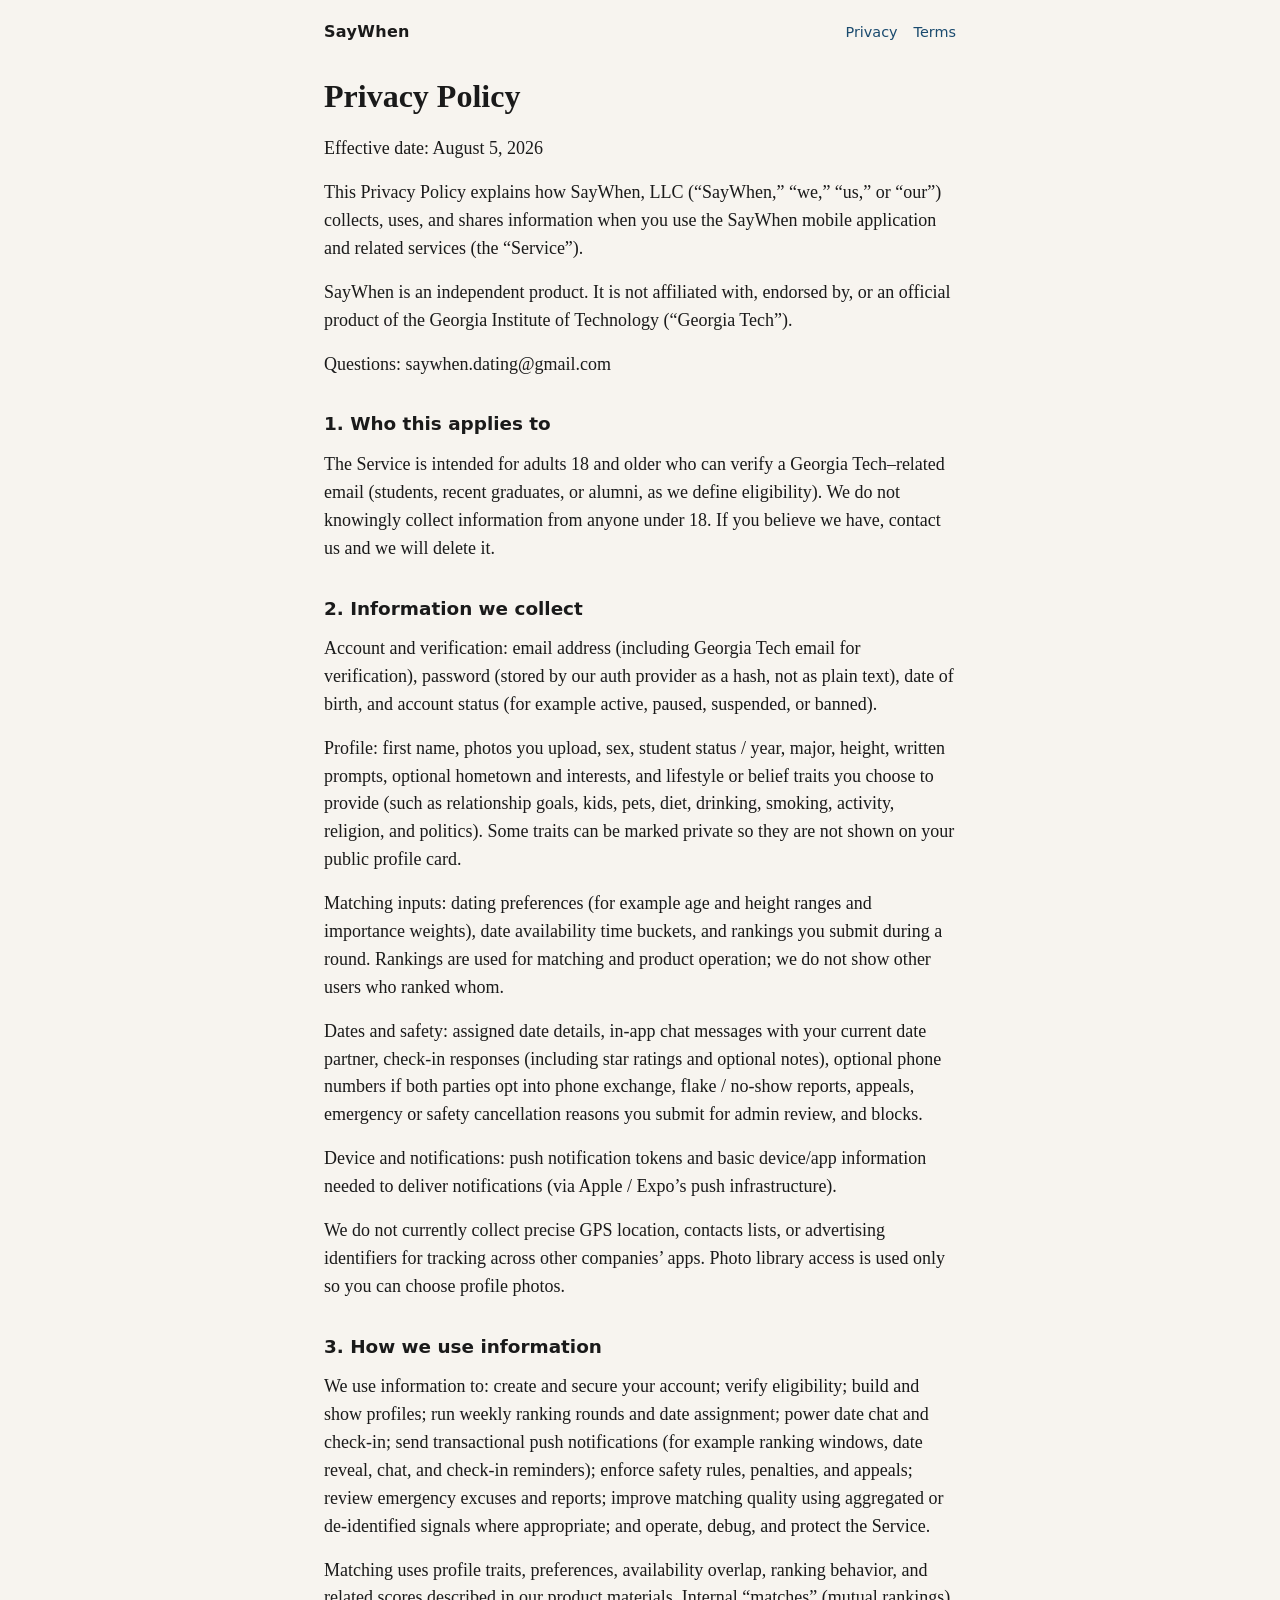
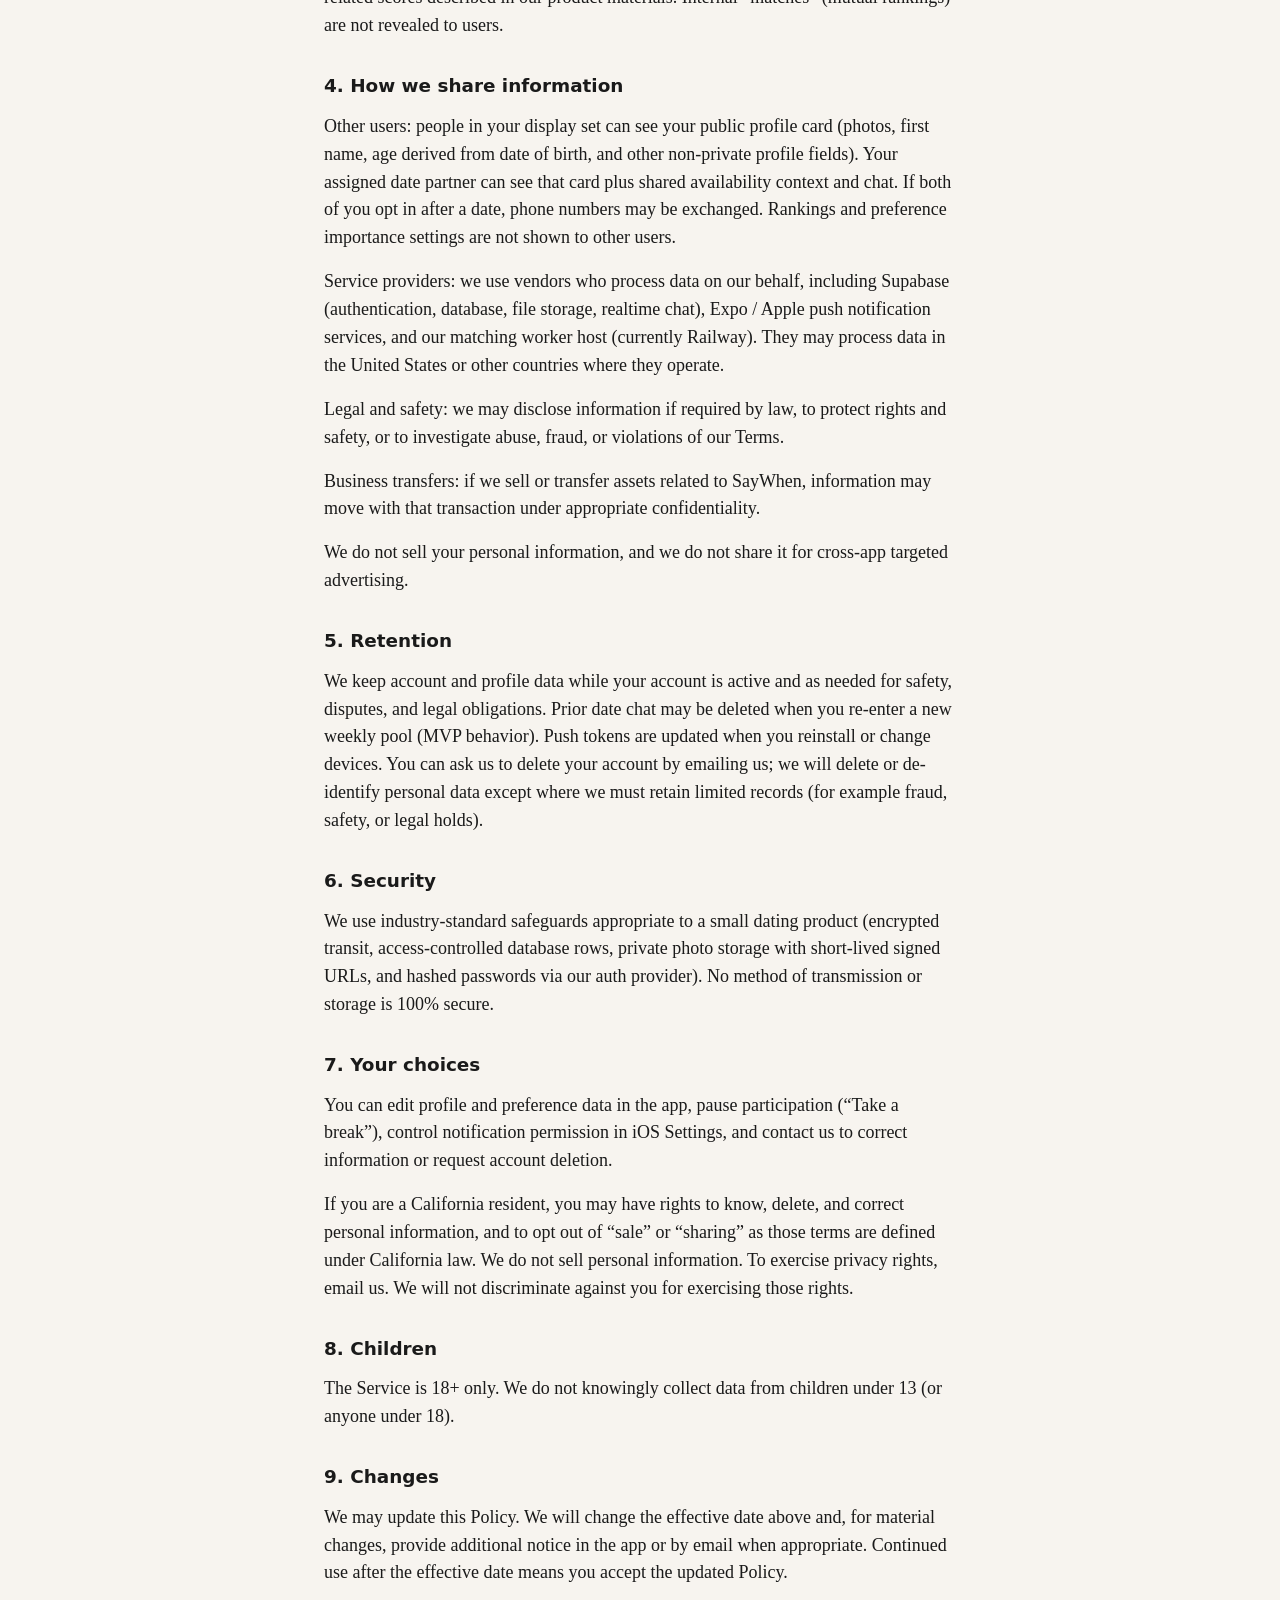
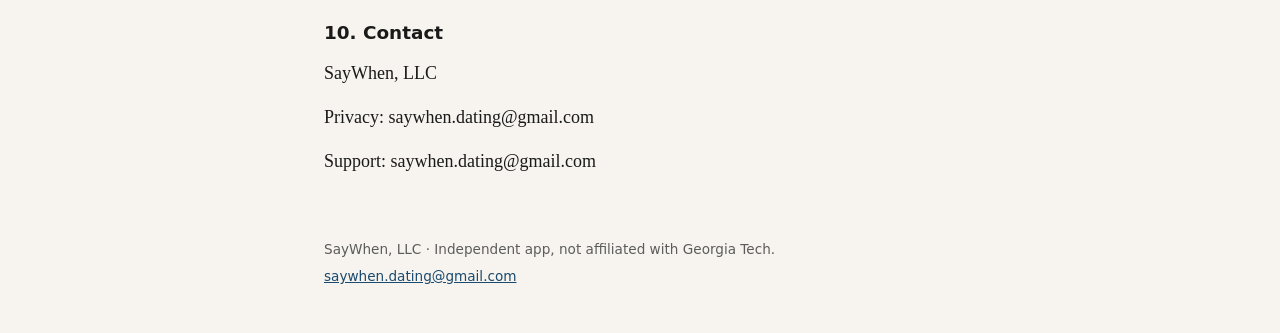
==== privacy/index.html @ 847ba3e1 "Add SayWhen privacy and terms pages for sovichapps.com" ====
<!DOCTYPE html>
<html lang="en">
<head>
  <meta charset="utf-8" />
  <meta name="viewport" content="width=device-width, initial-scale=1" />
  <title>Privacy Policy · SayWhen</title>
  <meta name="description" content="SayWhen Privacy Policy — how we collect and use your information." />
  <link rel="stylesheet" href="../styles.css" />
</head>
<body>
  <header class="top">
    <a class="brand" href="../index.html">SayWhen</a>
    <nav>
      <a href="../privacy/">Privacy</a>
      <a href="../terms/">Terms</a>
    </nav>
  </header>
  <main class="doc">
    <h1>Privacy Policy</h1>
    <p>Effective date: August 5, 2026</p>
<p>This Privacy Policy explains how SayWhen, LLC (“SayWhen,” “we,” “us,” or “our”) collects, uses, and shares information when you use the SayWhen mobile application and related services (the “Service”).</p>
<p>SayWhen is an independent product. It is not affiliated with, endorsed by, or an official product of the Georgia Institute of Technology (“Georgia Tech”).</p>
<p>Questions: saywhen.dating@gmail.com</p>
<h2>1. Who this applies to</h2>
<p>The Service is intended for adults 18 and older who can verify a Georgia Tech–related email (students, recent graduates, or alumni, as we define eligibility). We do not knowingly collect information from anyone under 18. If you believe we have, contact us and we will delete it.</p>
<h2>2. Information we collect</h2>
<p>Account and verification: email address (including Georgia Tech email for verification), password (stored by our auth provider as a hash, not as plain text), date of birth, and account status (for example active, paused, suspended, or banned).</p>
<p>Profile: first name, photos you upload, sex, student status / year, major, height, written prompts, optional hometown and interests, and lifestyle or belief traits you choose to provide (such as relationship goals, kids, pets, diet, drinking, smoking, activity, religion, and politics). Some traits can be marked private so they are not shown on your public profile card.</p>
<p>Matching inputs: dating preferences (for example age and height ranges and importance weights), date availability time buckets, and rankings you submit during a round. Rankings are used for matching and product operation; we do not show other users who ranked whom.</p>
<p>Dates and safety: assigned date details, in-app chat messages with your current date partner, check-in responses (including star ratings and optional notes), optional phone numbers if both parties opt into phone exchange, flake / no-show reports, appeals, emergency or safety cancellation reasons you submit for admin review, and blocks.</p>
<p>Device and notifications: push notification tokens and basic device/app information needed to deliver notifications (via Apple / Expo’s push infrastructure).</p>
<p>We do not currently collect precise GPS location, contacts lists, or advertising identifiers for tracking across other companies’ apps. Photo library access is used only so you can choose profile photos.</p>
<h2>3. How we use information</h2>
<p>We use information to: create and secure your account; verify eligibility; build and show profiles; run weekly ranking rounds and date assignment; power date chat and check-in; send transactional push notifications (for example ranking windows, date reveal, chat, and check-in reminders); enforce safety rules, penalties, and appeals; review emergency excuses and reports; improve matching quality using aggregated or de-identified signals where appropriate; and operate, debug, and protect the Service.</p>
<p>Matching uses profile traits, preferences, availability overlap, ranking behavior, and related scores described in our product materials. Internal “matches” (mutual rankings) are not revealed to users.</p>
<h2>4. How we share information</h2>
<p>Other users: people in your display set can see your public profile card (photos, first name, age derived from date of birth, and other non-private profile fields). Your assigned date partner can see that card plus shared availability context and chat. If both of you opt in after a date, phone numbers may be exchanged. Rankings and preference importance settings are not shown to other users.</p>
<p>Service providers: we use vendors who process data on our behalf, including Supabase (authentication, database, file storage, realtime chat), Expo / Apple push notification services, and our matching worker host (currently Railway). They may process data in the United States or other countries where they operate.</p>
<p>Legal and safety: we may disclose information if required by law, to protect rights and safety, or to investigate abuse, fraud, or violations of our Terms.</p>
<p>Business transfers: if we sell or transfer assets related to SayWhen, information may move with that transaction under appropriate confidentiality.</p>
<p>We do not sell your personal information, and we do not share it for cross-app targeted advertising.</p>
<h2>5. Retention</h2>
<p>We keep account and profile data while your account is active and as needed for safety, disputes, and legal obligations. Prior date chat may be deleted when you re-enter a new weekly pool (MVP behavior). Push tokens are updated when you reinstall or change devices. You can ask us to delete your account by emailing us; we will delete or de-identify personal data except where we must retain limited records (for example fraud, safety, or legal holds).</p>
<h2>6. Security</h2>
<p>We use industry-standard safeguards appropriate to a small dating product (encrypted transit, access-controlled database rows, private photo storage with short-lived signed URLs, and hashed passwords via our auth provider). No method of transmission or storage is 100% secure.</p>
<h2>7. Your choices</h2>
<p>You can edit profile and preference data in the app, pause participation (“Take a break”), control notification permission in iOS Settings, and contact us to correct information or request account deletion.</p>
<p>If you are a California resident, you may have rights to know, delete, and correct personal information, and to opt out of “sale” or “sharing” as those terms are defined under California law. We do not sell personal information. To exercise privacy rights, email us. We will not discriminate against you for exercising those rights.</p>
<h2>8. Children</h2>
<p>The Service is 18+ only. We do not knowingly collect data from children under 13 (or anyone under 18).</p>
<h2>9. Changes</h2>
<p>We may update this Policy. We will change the effective date above and, for material changes, provide additional notice in the app or by email when appropriate. Continued use after the effective date means you accept the updated Policy.</p>
<h2>10. Contact</h2>
<p>SayWhen, LLC</p>
<p>Privacy: saywhen.dating@gmail.com</p>
<p>Support: saywhen.dating@gmail.com</p>
  </main>
  <footer class="foot">
    <p>SayWhen, LLC · Independent app, not affiliated with Georgia Tech.</p>
    <p><a href="mailto:saywhen.dating@gmail.com">saywhen.dating@gmail.com</a></p>
  </footer>
</body>
</html>
---- styles.css ----
*,
*::before,
*::after {
  box-sizing: border-box;
}

body {
  margin: 0;
  font-family: Georgia, "Times New Roman", serif;
  font-size: 18px;
  line-height: 1.55;
  color: #1a1a1a;
  background: #f7f4ef;
}

a {
  color: #1a4a6e;
}

.top {
  display: flex;
  align-items: baseline;
  justify-content: space-between;
  gap: 1rem;
  max-width: 42rem;
  margin: 0 auto;
  padding: 1.25rem 1.25rem 0;
}

.brand {
  font-family: system-ui, -apple-system, sans-serif;
  font-weight: 700;
  font-size: 1rem;
  letter-spacing: 0.02em;
  text-decoration: none;
  color: #1a1a1a;
}

nav {
  display: flex;
  gap: 1rem;
  font-family: system-ui, -apple-system, sans-serif;
  font-size: 0.9rem;
}

nav a {
  text-decoration: none;
}

nav a:hover {
  text-decoration: underline;
}

.doc,
.home {
  max-width: 42rem;
  margin: 0 auto;
  padding: 2rem 1.25rem 3rem;
}

h1 {
  font-size: 2rem;
  line-height: 1.2;
  margin: 0 0 1.25rem;
  font-weight: 700;
}

h2 {
  font-size: 1.15rem;
  margin: 2rem 0 0.75rem;
  font-family: system-ui, -apple-system, sans-serif;
  font-weight: 650;
}

p {
  margin: 0 0 1rem;
}

.eyebrow {
  font-family: system-ui, -apple-system, sans-serif;
  font-size: 0.8rem;
  letter-spacing: 0.06em;
  text-transform: uppercase;
  color: #5c5c5c;
  margin-bottom: 0.5rem;
}

.lede {
  font-size: 1.05rem;
  color: #333;
}

.links {
  list-style: none;
  padding: 0;
  margin: 2rem 0 0;
  font-family: system-ui, -apple-system, sans-serif;
}

.links li {
  margin: 0 0 0.75rem;
}

.links a {
  font-size: 1.1rem;
  font-weight: 600;
}

.foot {
  max-width: 42rem;
  margin: 0 auto;
  padding: 0 1.25rem 2.5rem;
  font-family: system-ui, -apple-system, sans-serif;
  font-size: 0.85rem;
  color: #5c5c5c;
}

.foot p {
  margin: 0 0 0.35rem;
}
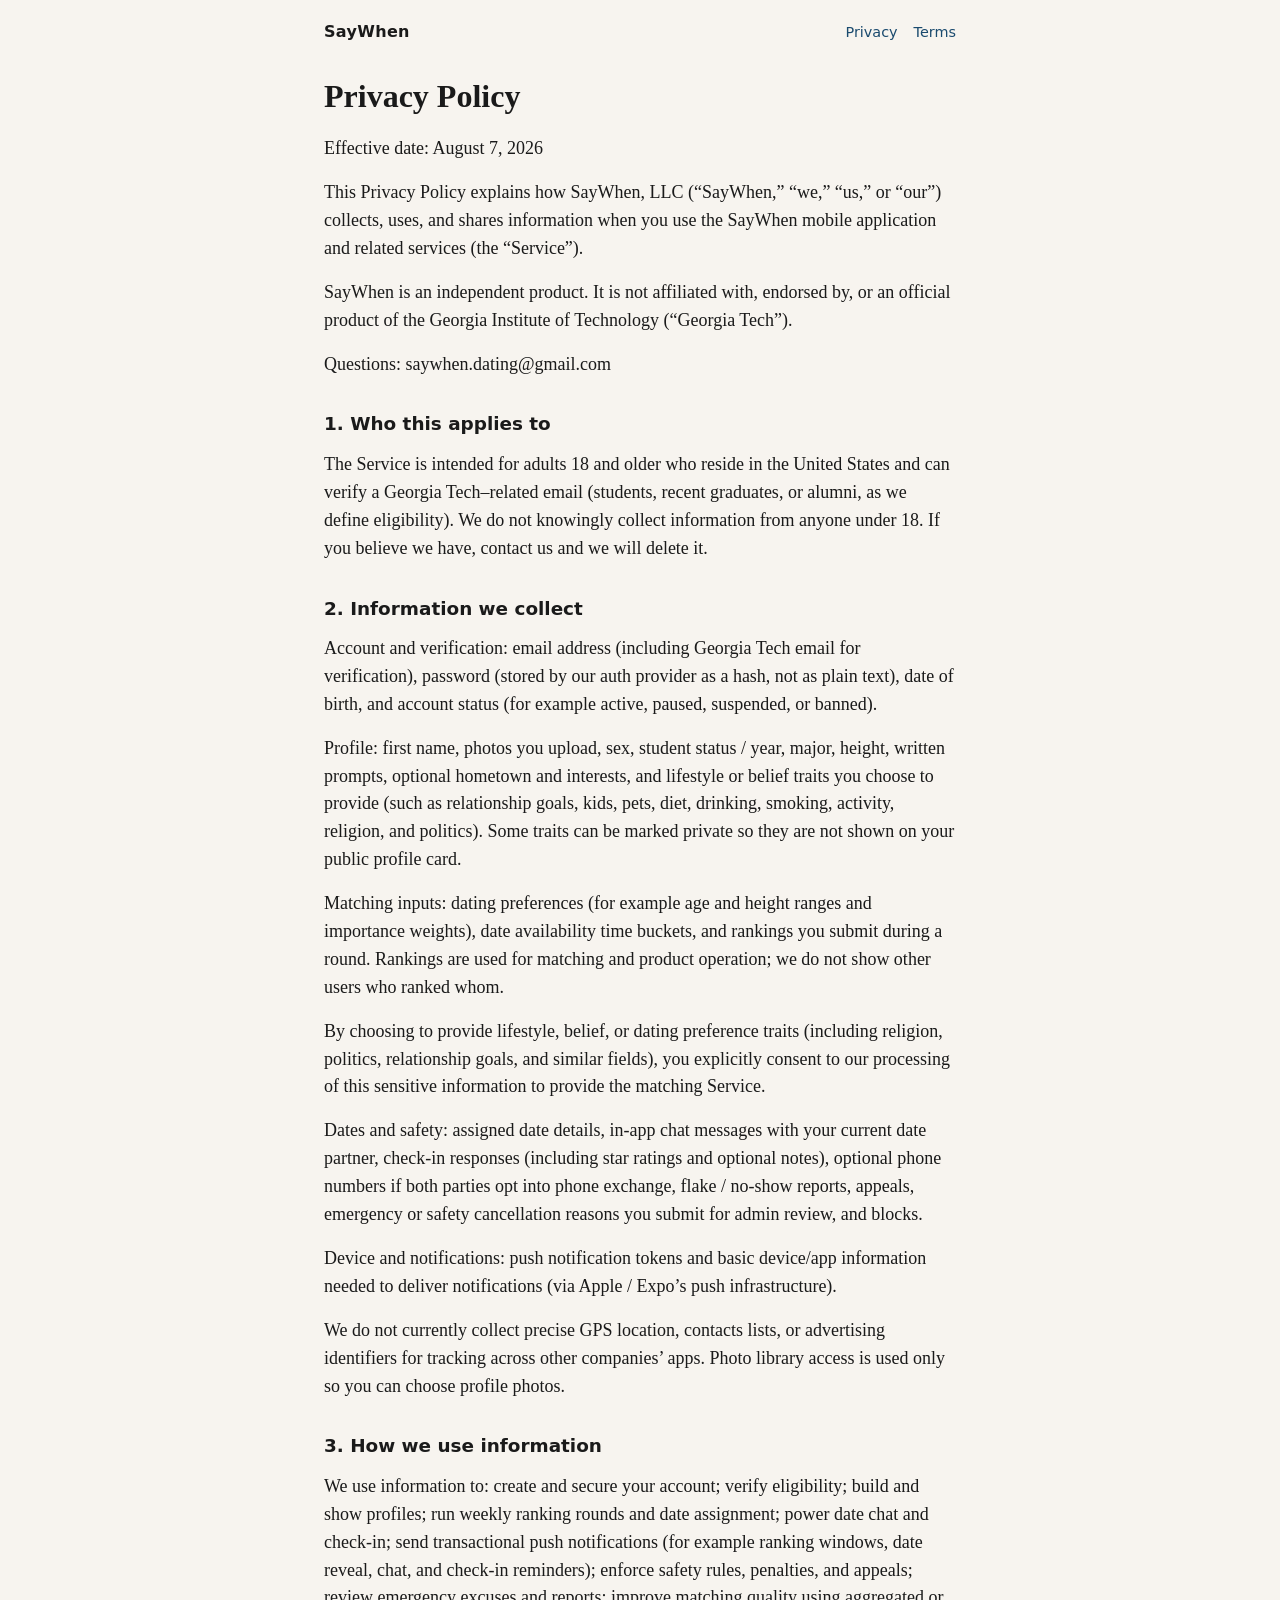
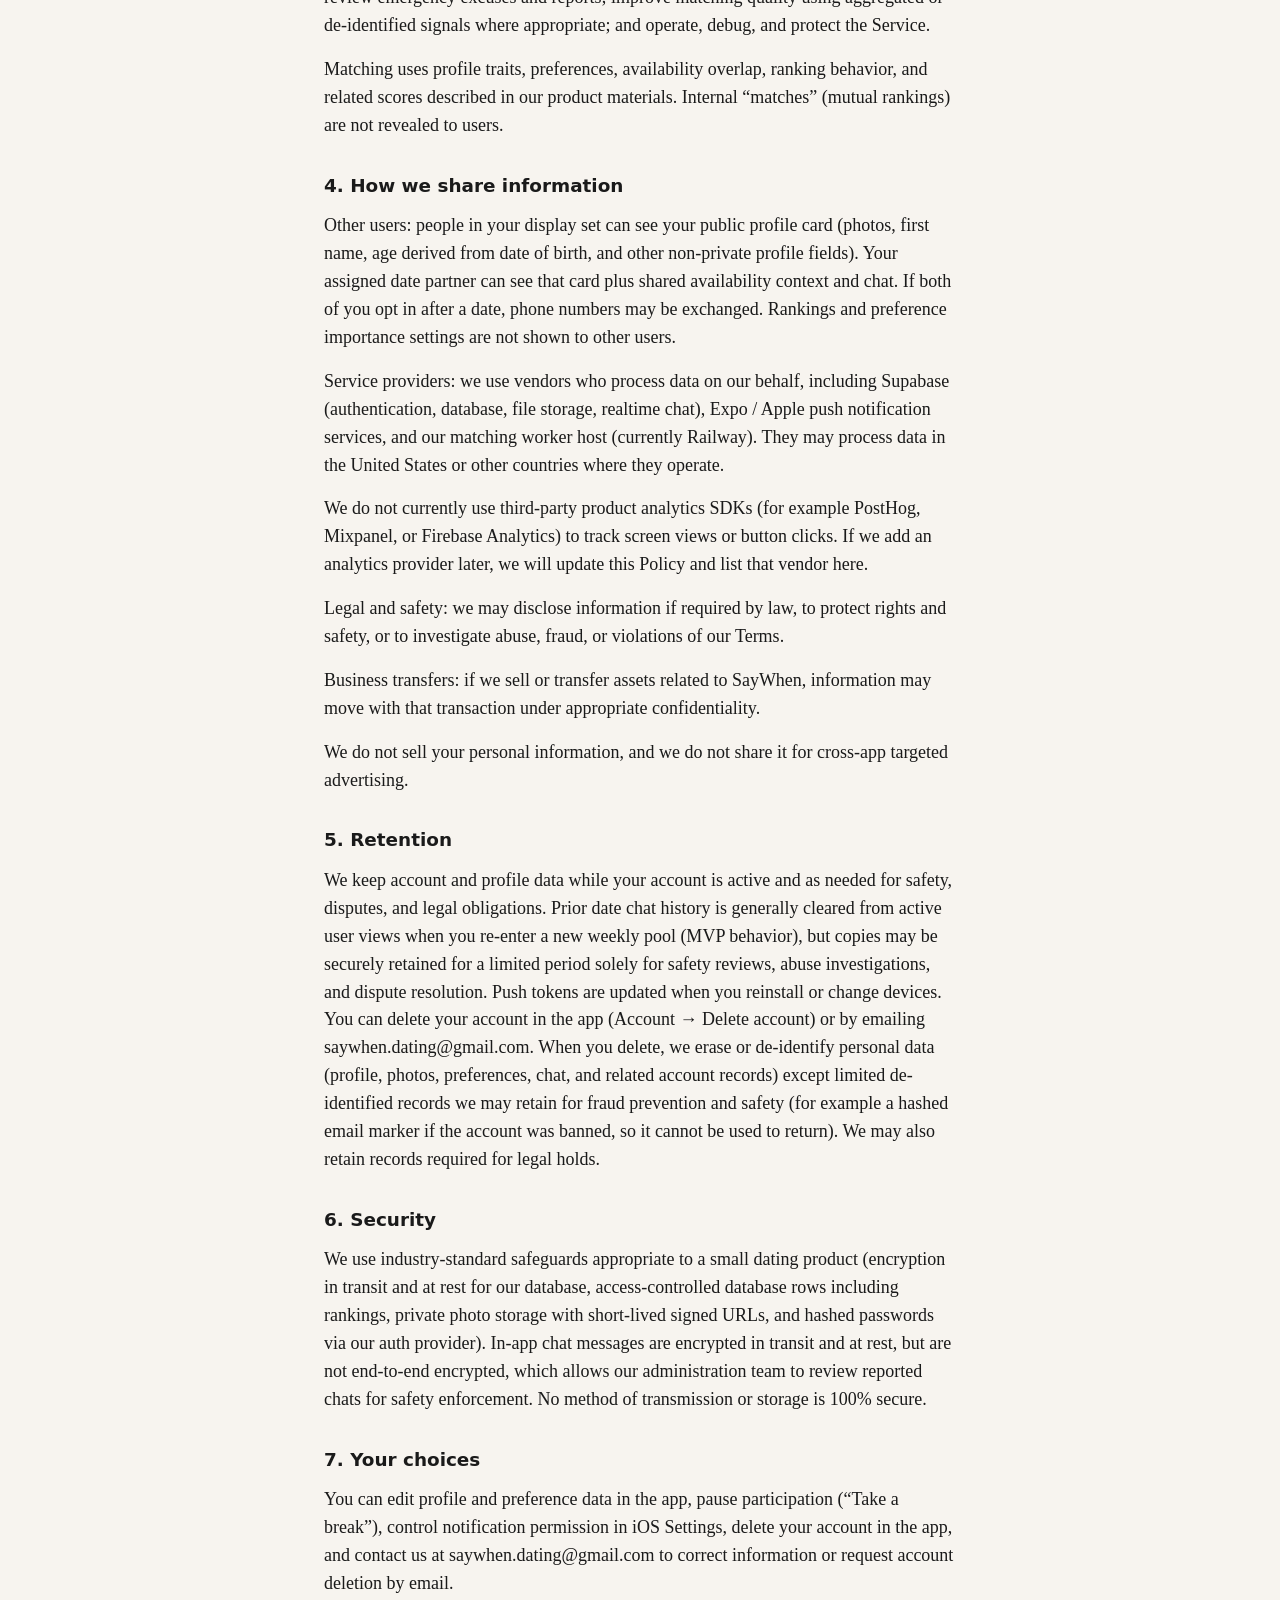
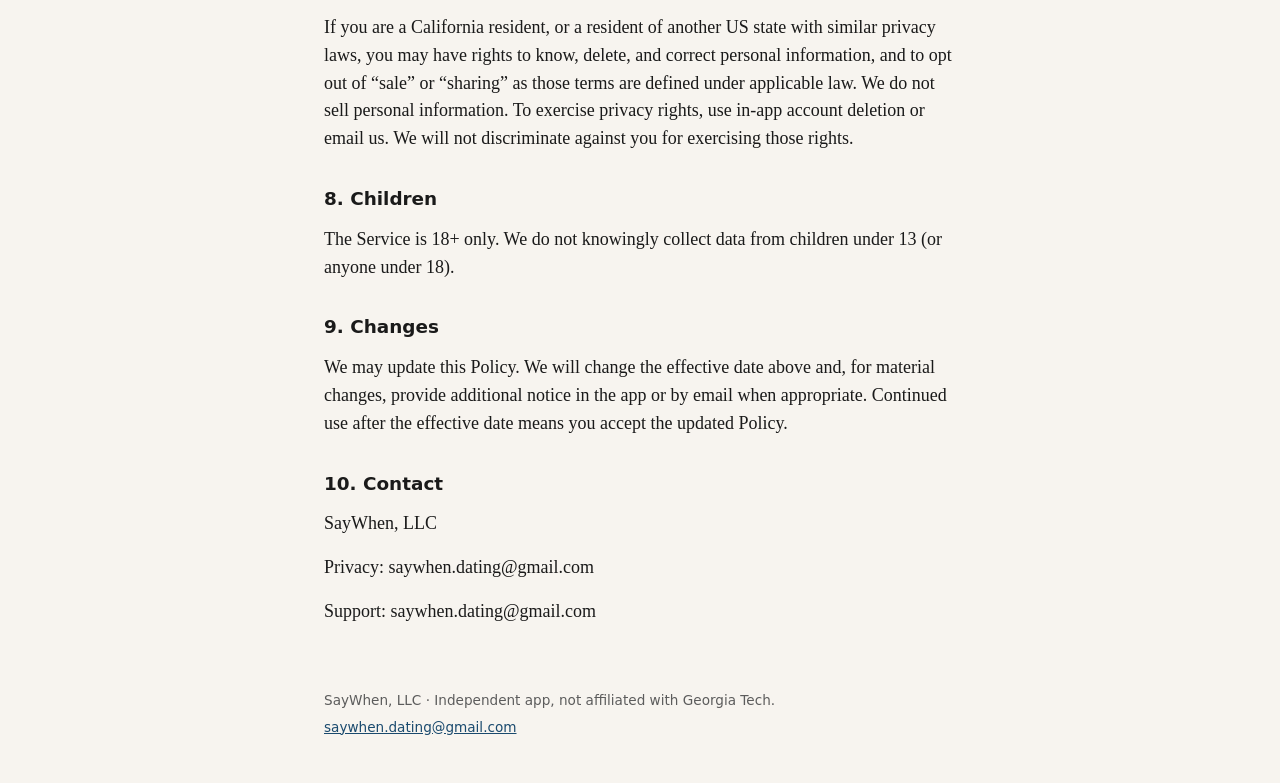
==== commit 4ada389c: "Update privacy and terms for in-app account deletion." ====
--- a/privacy/index.html
+++ b/privacy/index.html
@@ -17,16 +17,17 @@
   </header>
   <main class="doc">
     <h1>Privacy Policy</h1>
-    <p>Effective date: August 5, 2026</p>
+    <p>Effective date: August 7, 2026</p>
 <p>This Privacy Policy explains how SayWhen, LLC (“SayWhen,” “we,” “us,” or “our”) collects, uses, and shares information when you use the SayWhen mobile application and related services (the “Service”).</p>
 <p>SayWhen is an independent product. It is not affiliated with, endorsed by, or an official product of the Georgia Institute of Technology (“Georgia Tech”).</p>
 <p>Questions: saywhen.dating@gmail.com</p>
 <h2>1. Who this applies to</h2>
-<p>The Service is intended for adults 18 and older who can verify a Georgia Tech–related email (students, recent graduates, or alumni, as we define eligibility). We do not knowingly collect information from anyone under 18. If you believe we have, contact us and we will delete it.</p>
+<p>The Service is intended for adults 18 and older who reside in the United States and can verify a Georgia Tech–related email (students, recent graduates, or alumni, as we define eligibility). We do not knowingly collect information from anyone under 18. If you believe we have, contact us and we will delete it.</p>
 <h2>2. Information we collect</h2>
 <p>Account and verification: email address (including Georgia Tech email for verification), password (stored by our auth provider as a hash, not as plain text), date of birth, and account status (for example active, paused, suspended, or banned).</p>
 <p>Profile: first name, photos you upload, sex, student status / year, major, height, written prompts, optional hometown and interests, and lifestyle or belief traits you choose to provide (such as relationship goals, kids, pets, diet, drinking, smoking, activity, religion, and politics). Some traits can be marked private so they are not shown on your public profile card.</p>
 <p>Matching inputs: dating preferences (for example age and height ranges and importance weights), date availability time buckets, and rankings you submit during a round. Rankings are used for matching and product operation; we do not show other users who ranked whom.</p>
+<p>By choosing to provide lifestyle, belief, or dating preference traits (including religion, politics, relationship goals, and similar fields), you explicitly consent to our processing of this sensitive information to provide the matching Service.</p>
 <p>Dates and safety: assigned date details, in-app chat messages with your current date partner, check-in responses (including star ratings and optional notes), optional phone numbers if both parties opt into phone exchange, flake / no-show reports, appeals, emergency or safety cancellation reasons you submit for admin review, and blocks.</p>
 <p>Device and notifications: push notification tokens and basic device/app information needed to deliver notifications (via Apple / Expo’s push infrastructure).</p>
 <p>We do not currently collect precise GPS location, contacts lists, or advertising identifiers for tracking across other companies’ apps. Photo library access is used only so you can choose profile photos.</p>
@@ -36,16 +37,17 @@
 <h2>4. How we share information</h2>
 <p>Other users: people in your display set can see your public profile card (photos, first name, age derived from date of birth, and other non-private profile fields). Your assigned date partner can see that card plus shared availability context and chat. If both of you opt in after a date, phone numbers may be exchanged. Rankings and preference importance settings are not shown to other users.</p>
 <p>Service providers: we use vendors who process data on our behalf, including Supabase (authentication, database, file storage, realtime chat), Expo / Apple push notification services, and our matching worker host (currently Railway). They may process data in the United States or other countries where they operate.</p>
+<p>We do not currently use third-party product analytics SDKs (for example PostHog, Mixpanel, or Firebase Analytics) to track screen views or button clicks. If we add an analytics provider later, we will update this Policy and list that vendor here.</p>
 <p>Legal and safety: we may disclose information if required by law, to protect rights and safety, or to investigate abuse, fraud, or violations of our Terms.</p>
 <p>Business transfers: if we sell or transfer assets related to SayWhen, information may move with that transaction under appropriate confidentiality.</p>
 <p>We do not sell your personal information, and we do not share it for cross-app targeted advertising.</p>
 <h2>5. Retention</h2>
-<p>We keep account and profile data while your account is active and as needed for safety, disputes, and legal obligations. Prior date chat may be deleted when you re-enter a new weekly pool (MVP behavior). Push tokens are updated when you reinstall or change devices. You can ask us to delete your account by emailing us; we will delete or de-identify personal data except where we must retain limited records (for example fraud, safety, or legal holds).</p>
+<p>We keep account and profile data while your account is active and as needed for safety, disputes, and legal obligations. Prior date chat history is generally cleared from active user views when you re-enter a new weekly pool (MVP behavior), but copies may be securely retained for a limited period solely for safety reviews, abuse investigations, and dispute resolution. Push tokens are updated when you reinstall or change devices. You can delete your account in the app (Account → Delete account) or by emailing saywhen.dating@gmail.com. When you delete, we erase or de-identify personal data (profile, photos, preferences, chat, and related account records) except limited de-identified records we may retain for fraud prevention and safety (for example a hashed email marker if the account was banned, so it cannot be used to return). We may also retain records required for legal holds.</p>
 <h2>6. Security</h2>
-<p>We use industry-standard safeguards appropriate to a small dating product (encrypted transit, access-controlled database rows, private photo storage with short-lived signed URLs, and hashed passwords via our auth provider). No method of transmission or storage is 100% secure.</p>
+<p>We use industry-standard safeguards appropriate to a small dating product (encryption in transit and at rest for our database, access-controlled database rows including rankings, private photo storage with short-lived signed URLs, and hashed passwords via our auth provider). In-app chat messages are encrypted in transit and at rest, but are not end-to-end encrypted, which allows our administration team to review reported chats for safety enforcement. No method of transmission or storage is 100% secure.</p>
 <h2>7. Your choices</h2>
-<p>You can edit profile and preference data in the app, pause participation (“Take a break”), control notification permission in iOS Settings, and contact us to correct information or request account deletion.</p>
-<p>If you are a California resident, you may have rights to know, delete, and correct personal information, and to opt out of “sale” or “sharing” as those terms are defined under California law. We do not sell personal information. To exercise privacy rights, email us. We will not discriminate against you for exercising those rights.</p>
+<p>You can edit profile and preference data in the app, pause participation (“Take a break”), control notification permission in iOS Settings, delete your account in the app, and contact us at saywhen.dating@gmail.com to correct information or request account deletion by email.</p>
+<p>If you are a California resident, or a resident of another US state with similar privacy laws, you may have rights to know, delete, and correct personal information, and to opt out of “sale” or “sharing” as those terms are defined under applicable law. We do not sell personal information. To exercise privacy rights, use in-app account deletion or email us. We will not discriminate against you for exercising those rights.</p>
 <h2>8. Children</h2>
 <p>The Service is 18+ only. We do not knowingly collect data from children under 13 (or anyone under 18).</p>
 <h2>9. Changes</h2>
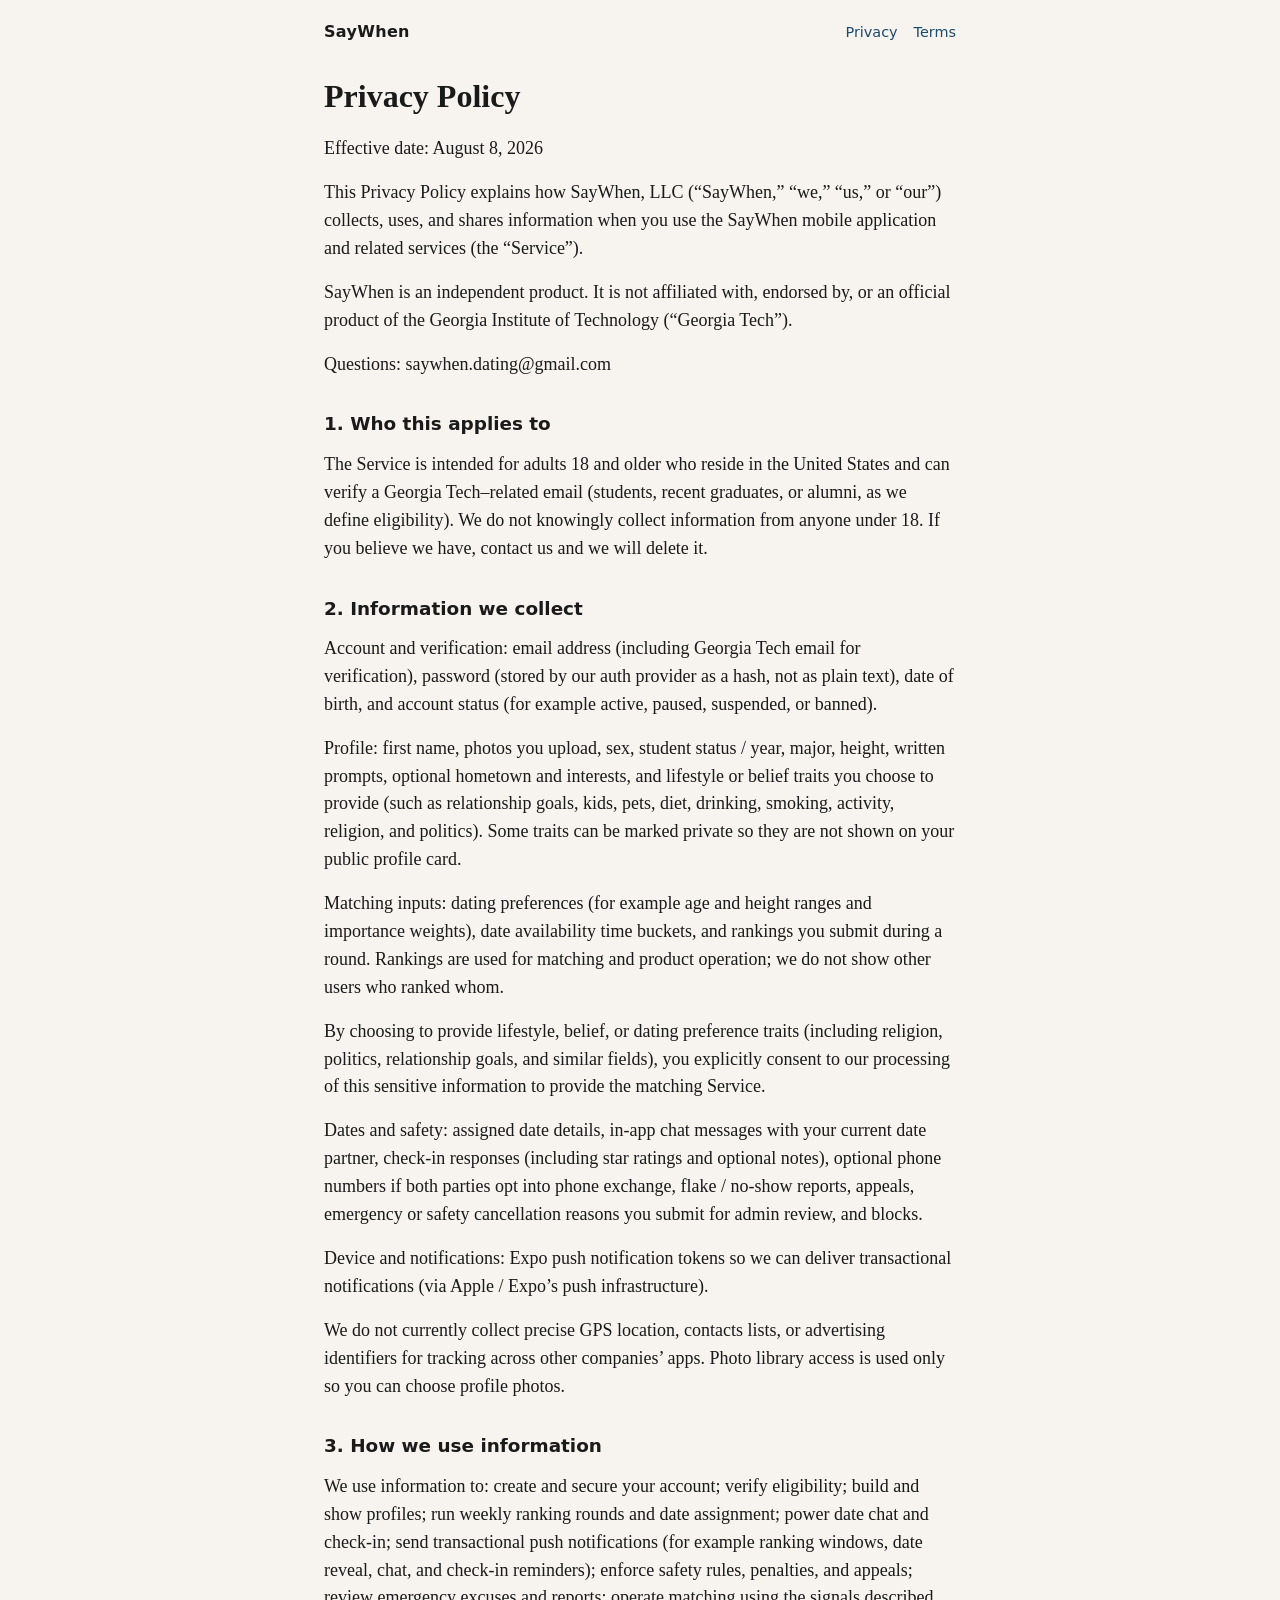
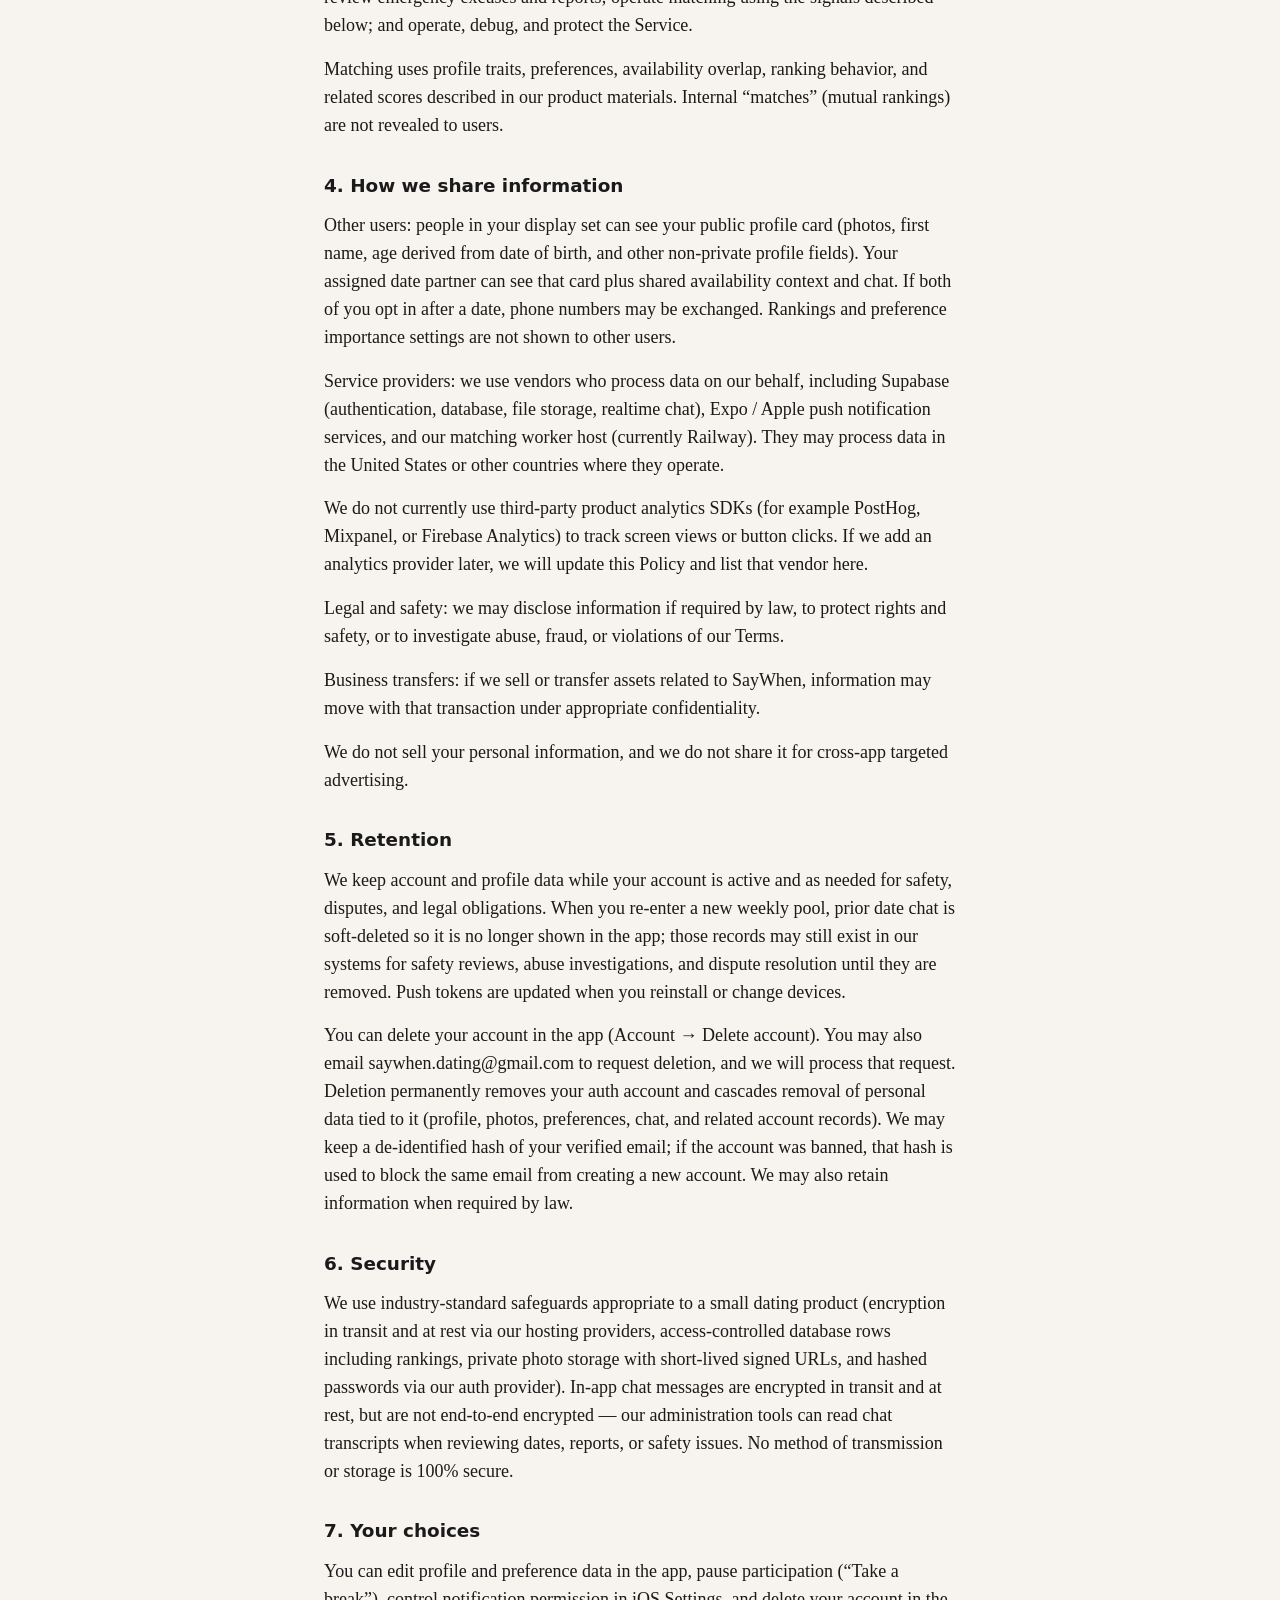
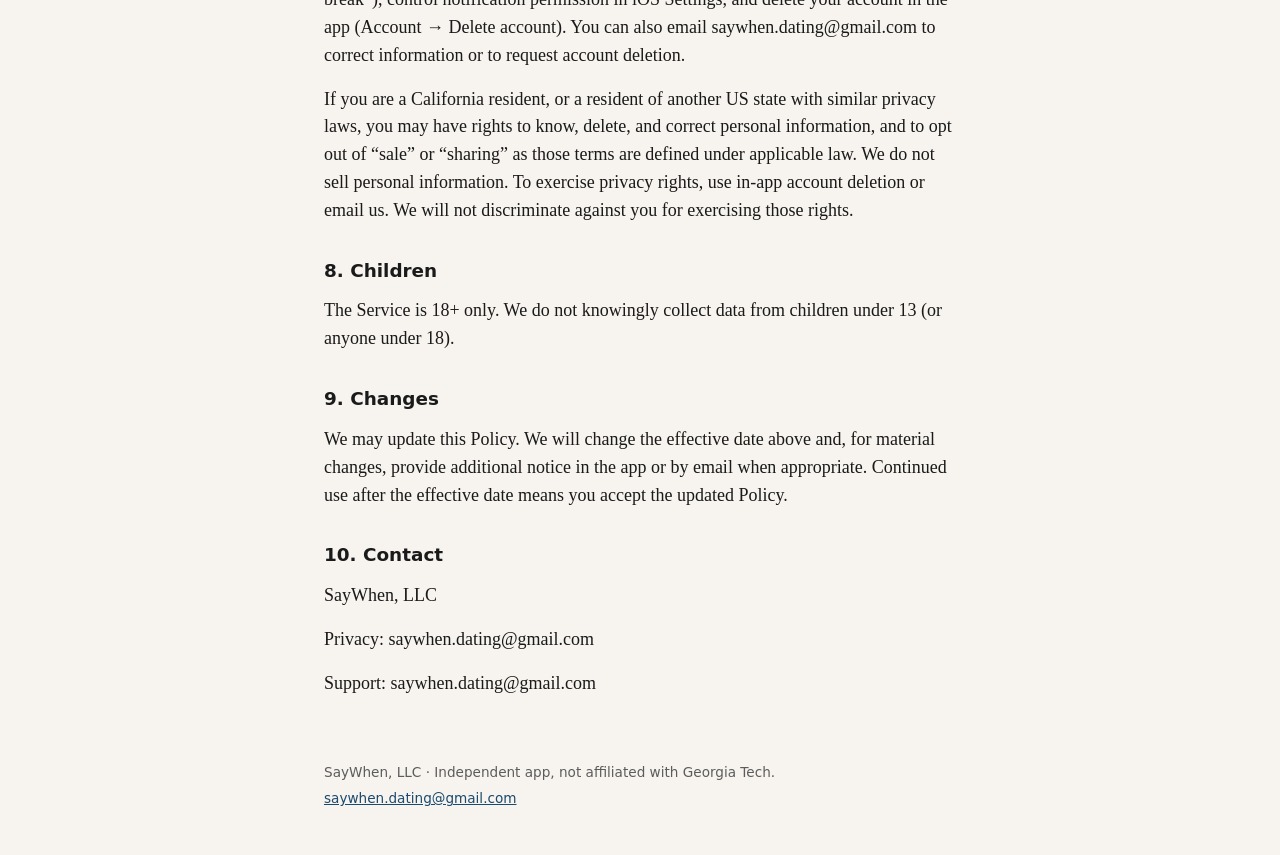
==== commit c49aa1b9: "Update privacy/terms from dating_app legal-site" ====
--- a/privacy/index.html
+++ b/privacy/index.html
@@ -17,7 +17,7 @@
   </header>
   <main class="doc">
     <h1>Privacy Policy</h1>
-    <p>Effective date: August 7, 2026</p>
+    <p>Effective date: August 8, 2026</p>
 <p>This Privacy Policy explains how SayWhen, LLC (“SayWhen,” “we,” “us,” or “our”) collects, uses, and shares information when you use the SayWhen mobile application and related services (the “Service”).</p>
 <p>SayWhen is an independent product. It is not affiliated with, endorsed by, or an official product of the Georgia Institute of Technology (“Georgia Tech”).</p>
 <p>Questions: saywhen.dating@gmail.com</p>
@@ -29,10 +29,10 @@
 <p>Matching inputs: dating preferences (for example age and height ranges and importance weights), date availability time buckets, and rankings you submit during a round. Rankings are used for matching and product operation; we do not show other users who ranked whom.</p>
 <p>By choosing to provide lifestyle, belief, or dating preference traits (including religion, politics, relationship goals, and similar fields), you explicitly consent to our processing of this sensitive information to provide the matching Service.</p>
 <p>Dates and safety: assigned date details, in-app chat messages with your current date partner, check-in responses (including star ratings and optional notes), optional phone numbers if both parties opt into phone exchange, flake / no-show reports, appeals, emergency or safety cancellation reasons you submit for admin review, and blocks.</p>
-<p>Device and notifications: push notification tokens and basic device/app information needed to deliver notifications (via Apple / Expo’s push infrastructure).</p>
+<p>Device and notifications: Expo push notification tokens so we can deliver transactional notifications (via Apple / Expo’s push infrastructure).</p>
 <p>We do not currently collect precise GPS location, contacts lists, or advertising identifiers for tracking across other companies’ apps. Photo library access is used only so you can choose profile photos.</p>
 <h2>3. How we use information</h2>
-<p>We use information to: create and secure your account; verify eligibility; build and show profiles; run weekly ranking rounds and date assignment; power date chat and check-in; send transactional push notifications (for example ranking windows, date reveal, chat, and check-in reminders); enforce safety rules, penalties, and appeals; review emergency excuses and reports; improve matching quality using aggregated or de-identified signals where appropriate; and operate, debug, and protect the Service.</p>
+<p>We use information to: create and secure your account; verify eligibility; build and show profiles; run weekly ranking rounds and date assignment; power date chat and check-in; send transactional push notifications (for example ranking windows, date reveal, chat, and check-in reminders); enforce safety rules, penalties, and appeals; review emergency excuses and reports; operate matching using the signals described below; and operate, debug, and protect the Service.</p>
 <p>Matching uses profile traits, preferences, availability overlap, ranking behavior, and related scores described in our product materials. Internal “matches” (mutual rankings) are not revealed to users.</p>
 <h2>4. How we share information</h2>
 <p>Other users: people in your display set can see your public profile card (photos, first name, age derived from date of birth, and other non-private profile fields). Your assigned date partner can see that card plus shared availability context and chat. If both of you opt in after a date, phone numbers may be exchanged. Rankings and preference importance settings are not shown to other users.</p>
@@ -42,11 +42,12 @@
 <p>Business transfers: if we sell or transfer assets related to SayWhen, information may move with that transaction under appropriate confidentiality.</p>
 <p>We do not sell your personal information, and we do not share it for cross-app targeted advertising.</p>
 <h2>5. Retention</h2>
-<p>We keep account and profile data while your account is active and as needed for safety, disputes, and legal obligations. Prior date chat history is generally cleared from active user views when you re-enter a new weekly pool (MVP behavior), but copies may be securely retained for a limited period solely for safety reviews, abuse investigations, and dispute resolution. Push tokens are updated when you reinstall or change devices. You can delete your account in the app (Account → Delete account) or by emailing saywhen.dating@gmail.com. When you delete, we erase or de-identify personal data (profile, photos, preferences, chat, and related account records) except limited de-identified records we may retain for fraud prevention and safety (for example a hashed email marker if the account was banned, so it cannot be used to return). We may also retain records required for legal holds.</p>
+<p>We keep account and profile data while your account is active and as needed for safety, disputes, and legal obligations. When you re-enter a new weekly pool, prior date chat is soft-deleted so it is no longer shown in the app; those records may still exist in our systems for safety reviews, abuse investigations, and dispute resolution until they are removed. Push tokens are updated when you reinstall or change devices.</p>
+<p>You can delete your account in the app (Account → Delete account). You may also email saywhen.dating@gmail.com to request deletion, and we will process that request. Deletion permanently removes your auth account and cascades removal of personal data tied to it (profile, photos, preferences, chat, and related account records). We may keep a de-identified hash of your verified email; if the account was banned, that hash is used to block the same email from creating a new account. We may also retain information when required by law.</p>
 <h2>6. Security</h2>
-<p>We use industry-standard safeguards appropriate to a small dating product (encryption in transit and at rest for our database, access-controlled database rows including rankings, private photo storage with short-lived signed URLs, and hashed passwords via our auth provider). In-app chat messages are encrypted in transit and at rest, but are not end-to-end encrypted, which allows our administration team to review reported chats for safety enforcement. No method of transmission or storage is 100% secure.</p>
+<p>We use industry-standard safeguards appropriate to a small dating product (encryption in transit and at rest via our hosting providers, access-controlled database rows including rankings, private photo storage with short-lived signed URLs, and hashed passwords via our auth provider). In-app chat messages are encrypted in transit and at rest, but are not end-to-end encrypted — our administration tools can read chat transcripts when reviewing dates, reports, or safety issues. No method of transmission or storage is 100% secure.</p>
 <h2>7. Your choices</h2>
-<p>You can edit profile and preference data in the app, pause participation (“Take a break”), control notification permission in iOS Settings, delete your account in the app, and contact us at saywhen.dating@gmail.com to correct information or request account deletion by email.</p>
+<p>You can edit profile and preference data in the app, pause participation (“Take a break”), control notification permission in iOS Settings, and delete your account in the app (Account → Delete account). You can also email saywhen.dating@gmail.com to correct information or to request account deletion.</p>
 <p>If you are a California resident, or a resident of another US state with similar privacy laws, you may have rights to know, delete, and correct personal information, and to opt out of “sale” or “sharing” as those terms are defined under applicable law. We do not sell personal information. To exercise privacy rights, use in-app account deletion or email us. We will not discriminate against you for exercising those rights.</p>
 <h2>8. Children</h2>
 <p>The Service is 18+ only. We do not knowingly collect data from children under 13 (or anyone under 18).</p>
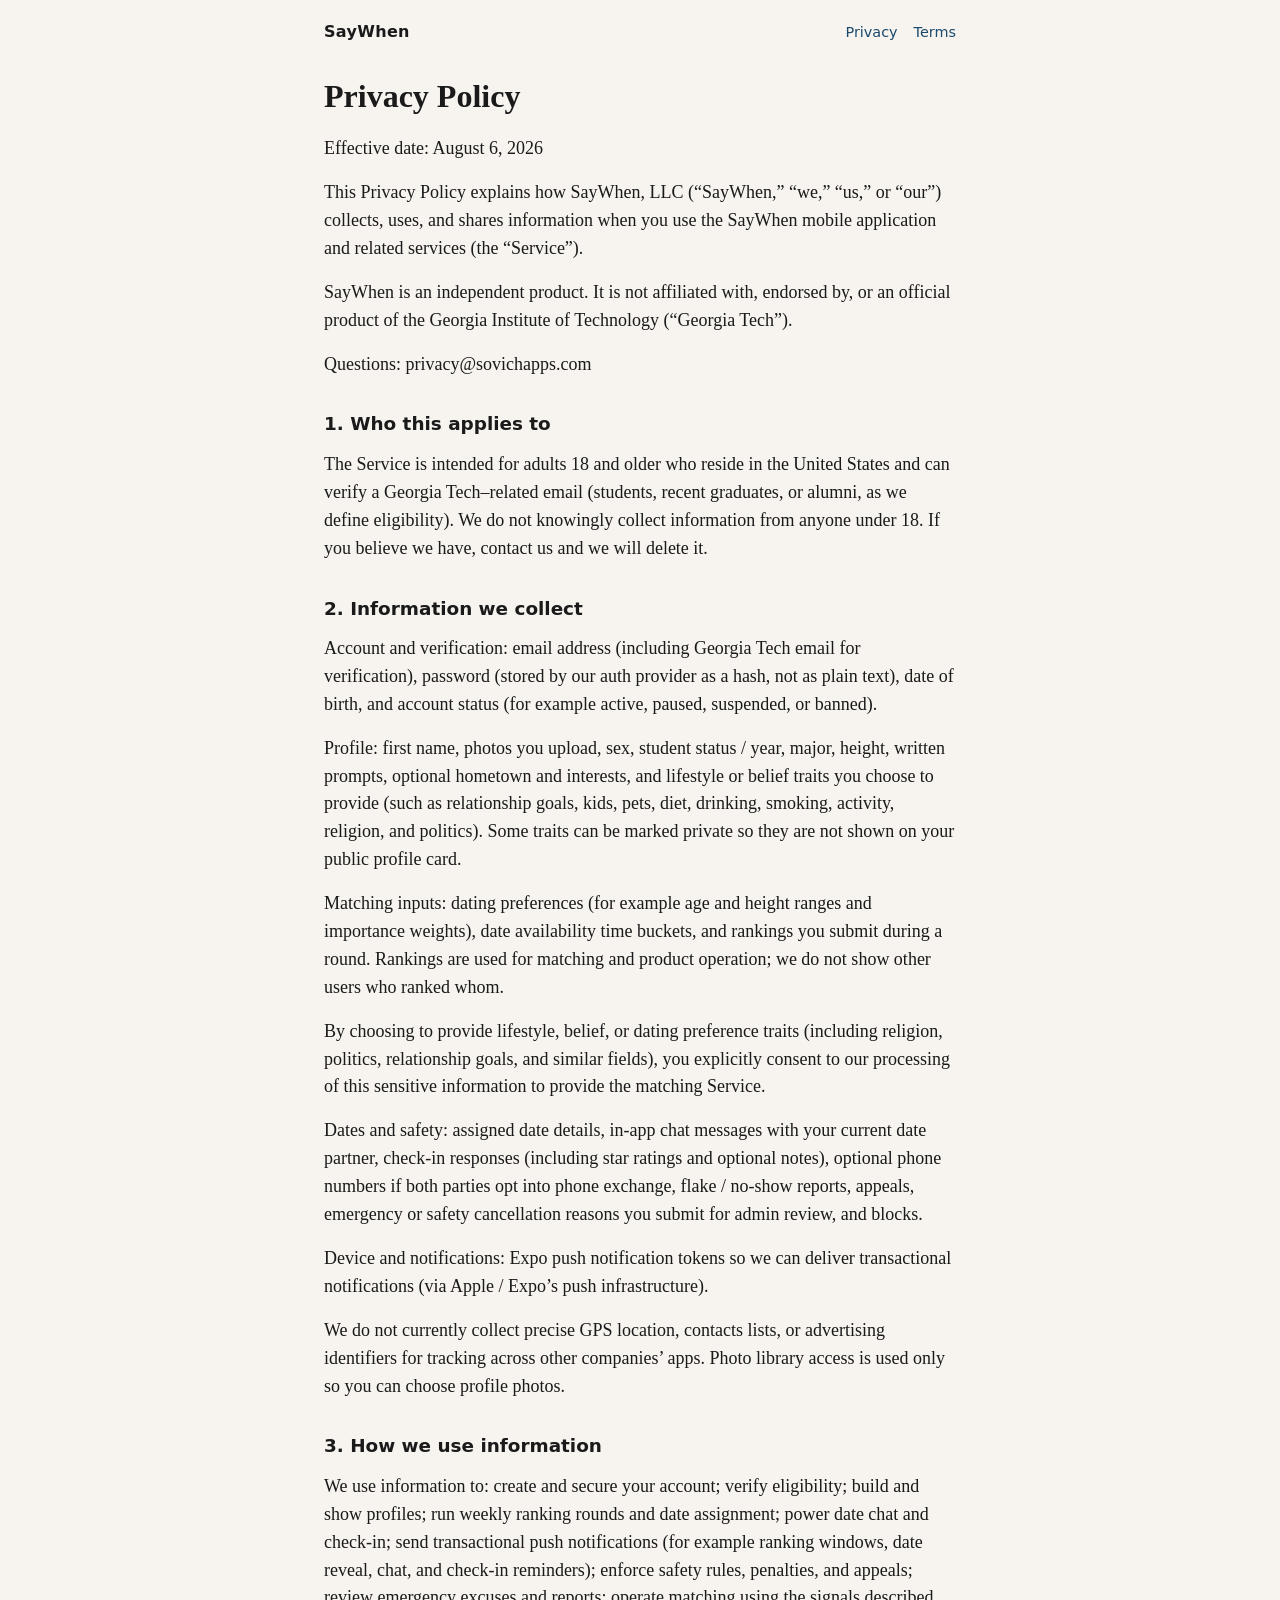
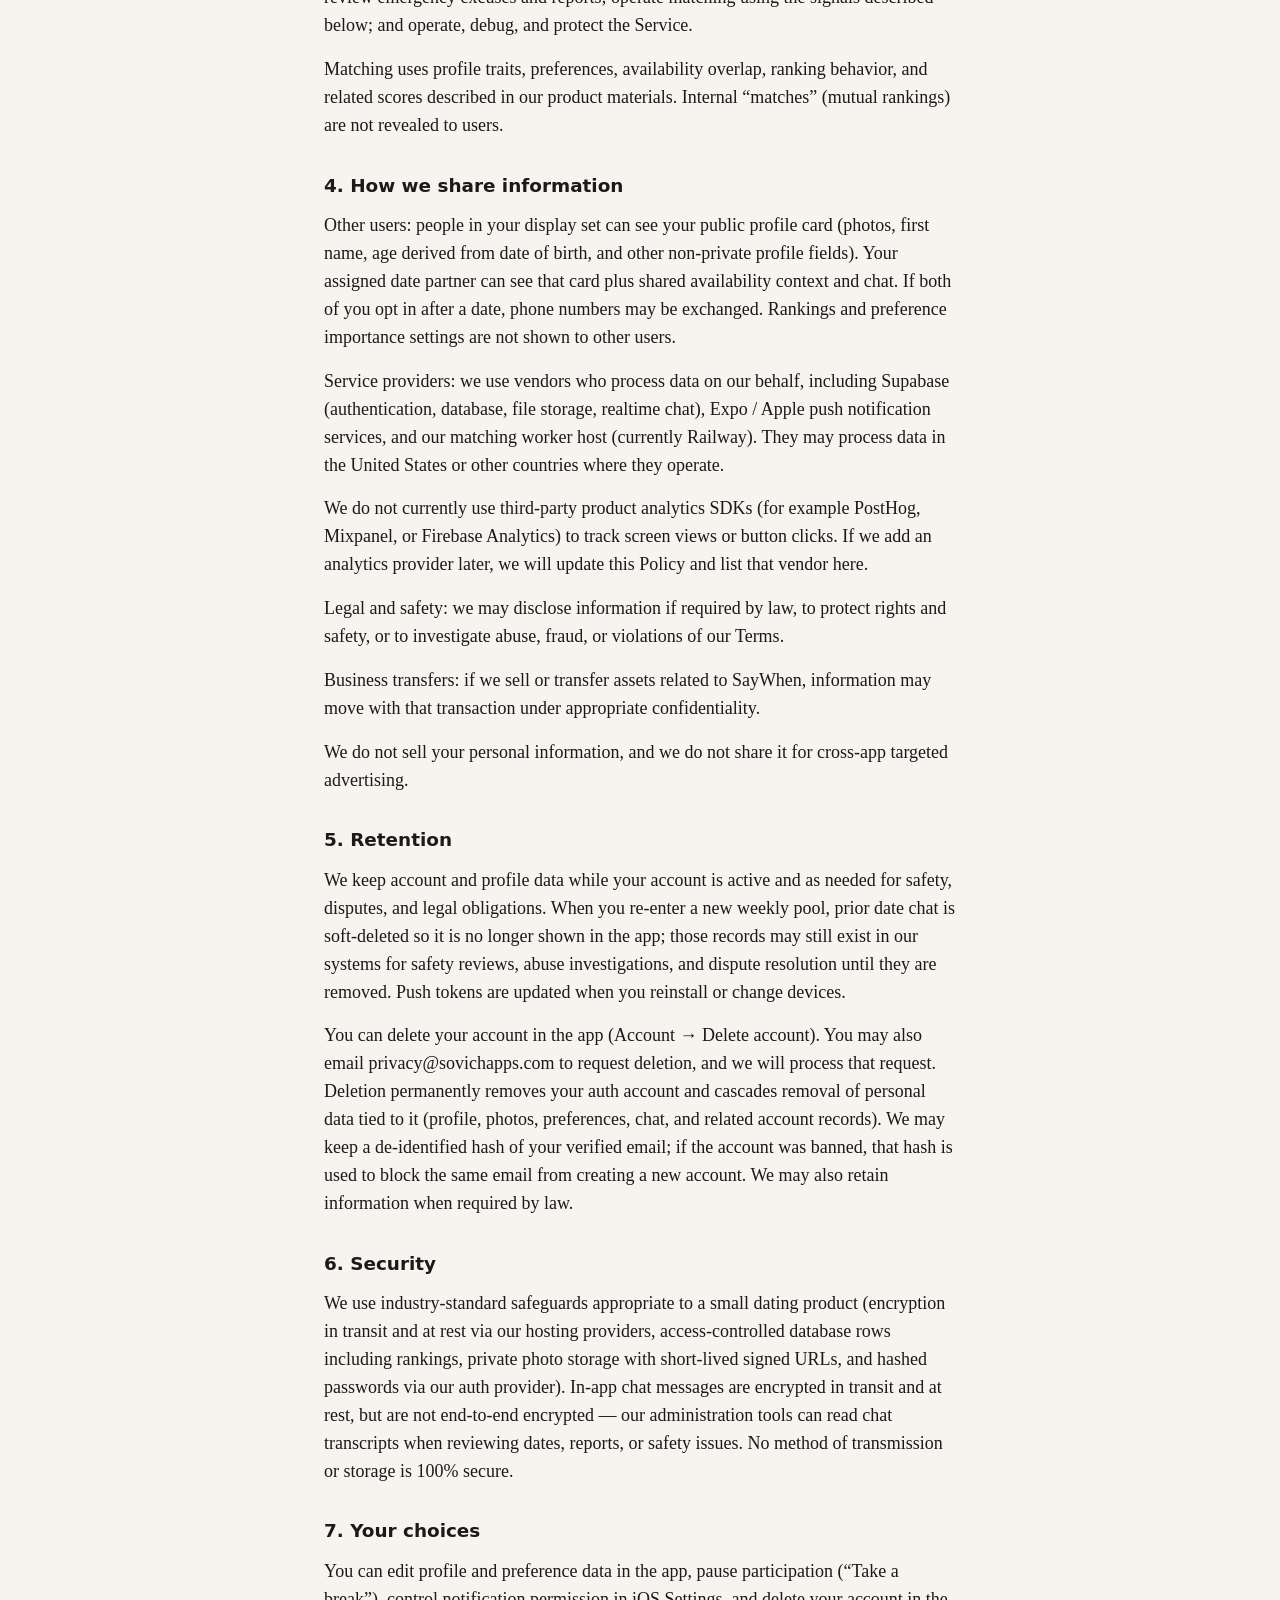
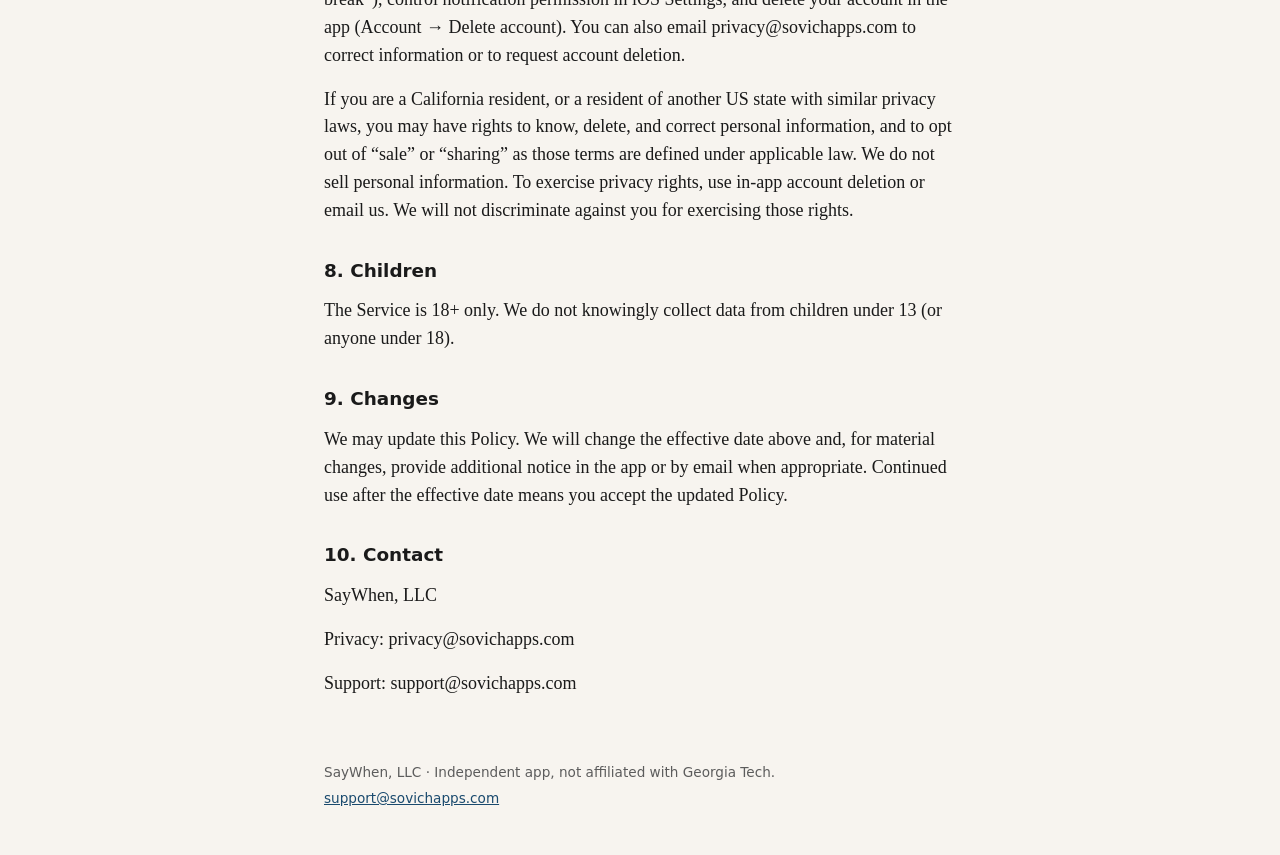
==== commit a549a775: "Update privacy/terms from dating_app legal-site" ====
--- a/privacy/index.html
+++ b/privacy/index.html
@@ -5,6 +5,9 @@
   <meta name="viewport" content="width=device-width, initial-scale=1" />
   <title>Privacy Policy · SayWhen</title>
   <meta name="description" content="SayWhen Privacy Policy — how we collect and use your information." />
+  <link rel="icon" href="../favicon.ico" sizes="any" />
+  <link rel="icon" type="image/png" href="../favicon.png" />
+  <link rel="apple-touch-icon" href="../apple-touch-icon.png" />
   <link rel="stylesheet" href="../styles.css" />
 </head>
 <body>
@@ -17,10 +20,10 @@
   </header>
   <main class="doc">
     <h1>Privacy Policy</h1>
-    <p>Effective date: August 8, 2026</p>
+    <p>Effective date: August 6, 2026</p>
 <p>This Privacy Policy explains how SayWhen, LLC (“SayWhen,” “we,” “us,” or “our”) collects, uses, and shares information when you use the SayWhen mobile application and related services (the “Service”).</p>
 <p>SayWhen is an independent product. It is not affiliated with, endorsed by, or an official product of the Georgia Institute of Technology (“Georgia Tech”).</p>
-<p>Questions: saywhen.dating@gmail.com</p>
+<p>Questions: privacy@sovichapps.com</p>
 <h2>1. Who this applies to</h2>
 <p>The Service is intended for adults 18 and older who reside in the United States and can verify a Georgia Tech–related email (students, recent graduates, or alumni, as we define eligibility). We do not knowingly collect information from anyone under 18. If you believe we have, contact us and we will delete it.</p>
 <h2>2. Information we collect</h2>
@@ -43,11 +46,11 @@
 <p>We do not sell your personal information, and we do not share it for cross-app targeted advertising.</p>
 <h2>5. Retention</h2>
 <p>We keep account and profile data while your account is active and as needed for safety, disputes, and legal obligations. When you re-enter a new weekly pool, prior date chat is soft-deleted so it is no longer shown in the app; those records may still exist in our systems for safety reviews, abuse investigations, and dispute resolution until they are removed. Push tokens are updated when you reinstall or change devices.</p>
-<p>You can delete your account in the app (Account → Delete account). You may also email saywhen.dating@gmail.com to request deletion, and we will process that request. Deletion permanently removes your auth account and cascades removal of personal data tied to it (profile, photos, preferences, chat, and related account records). We may keep a de-identified hash of your verified email; if the account was banned, that hash is used to block the same email from creating a new account. We may also retain information when required by law.</p>
+<p>You can delete your account in the app (Account → Delete account). You may also email privacy@sovichapps.com to request deletion, and we will process that request. Deletion permanently removes your auth account and cascades removal of personal data tied to it (profile, photos, preferences, chat, and related account records). We may keep a de-identified hash of your verified email; if the account was banned, that hash is used to block the same email from creating a new account. We may also retain information when required by law.</p>
 <h2>6. Security</h2>
 <p>We use industry-standard safeguards appropriate to a small dating product (encryption in transit and at rest via our hosting providers, access-controlled database rows including rankings, private photo storage with short-lived signed URLs, and hashed passwords via our auth provider). In-app chat messages are encrypted in transit and at rest, but are not end-to-end encrypted — our administration tools can read chat transcripts when reviewing dates, reports, or safety issues. No method of transmission or storage is 100% secure.</p>
 <h2>7. Your choices</h2>
-<p>You can edit profile and preference data in the app, pause participation (“Take a break”), control notification permission in iOS Settings, and delete your account in the app (Account → Delete account). You can also email saywhen.dating@gmail.com to correct information or to request account deletion.</p>
+<p>You can edit profile and preference data in the app, pause participation (“Take a break”), control notification permission in iOS Settings, and delete your account in the app (Account → Delete account). You can also email privacy@sovichapps.com to correct information or to request account deletion.</p>
 <p>If you are a California resident, or a resident of another US state with similar privacy laws, you may have rights to know, delete, and correct personal information, and to opt out of “sale” or “sharing” as those terms are defined under applicable law. We do not sell personal information. To exercise privacy rights, use in-app account deletion or email us. We will not discriminate against you for exercising those rights.</p>
 <h2>8. Children</h2>
 <p>The Service is 18+ only. We do not knowingly collect data from children under 13 (or anyone under 18).</p>
@@ -55,12 +58,12 @@
 <p>We may update this Policy. We will change the effective date above and, for material changes, provide additional notice in the app or by email when appropriate. Continued use after the effective date means you accept the updated Policy.</p>
 <h2>10. Contact</h2>
 <p>SayWhen, LLC</p>
-<p>Privacy: saywhen.dating@gmail.com</p>
-<p>Support: saywhen.dating@gmail.com</p>
+<p>Privacy: privacy@sovichapps.com</p>
+<p>Support: support@sovichapps.com</p>
   </main>
   <footer class="foot">
     <p>SayWhen, LLC · Independent app, not affiliated with Georgia Tech.</p>
-    <p><a href="mailto:saywhen.dating@gmail.com">saywhen.dating@gmail.com</a></p>
+    <p><a href="mailto:support@sovichapps.com">support@sovichapps.com</a></p>
   </footer>
 </body>
 </html>
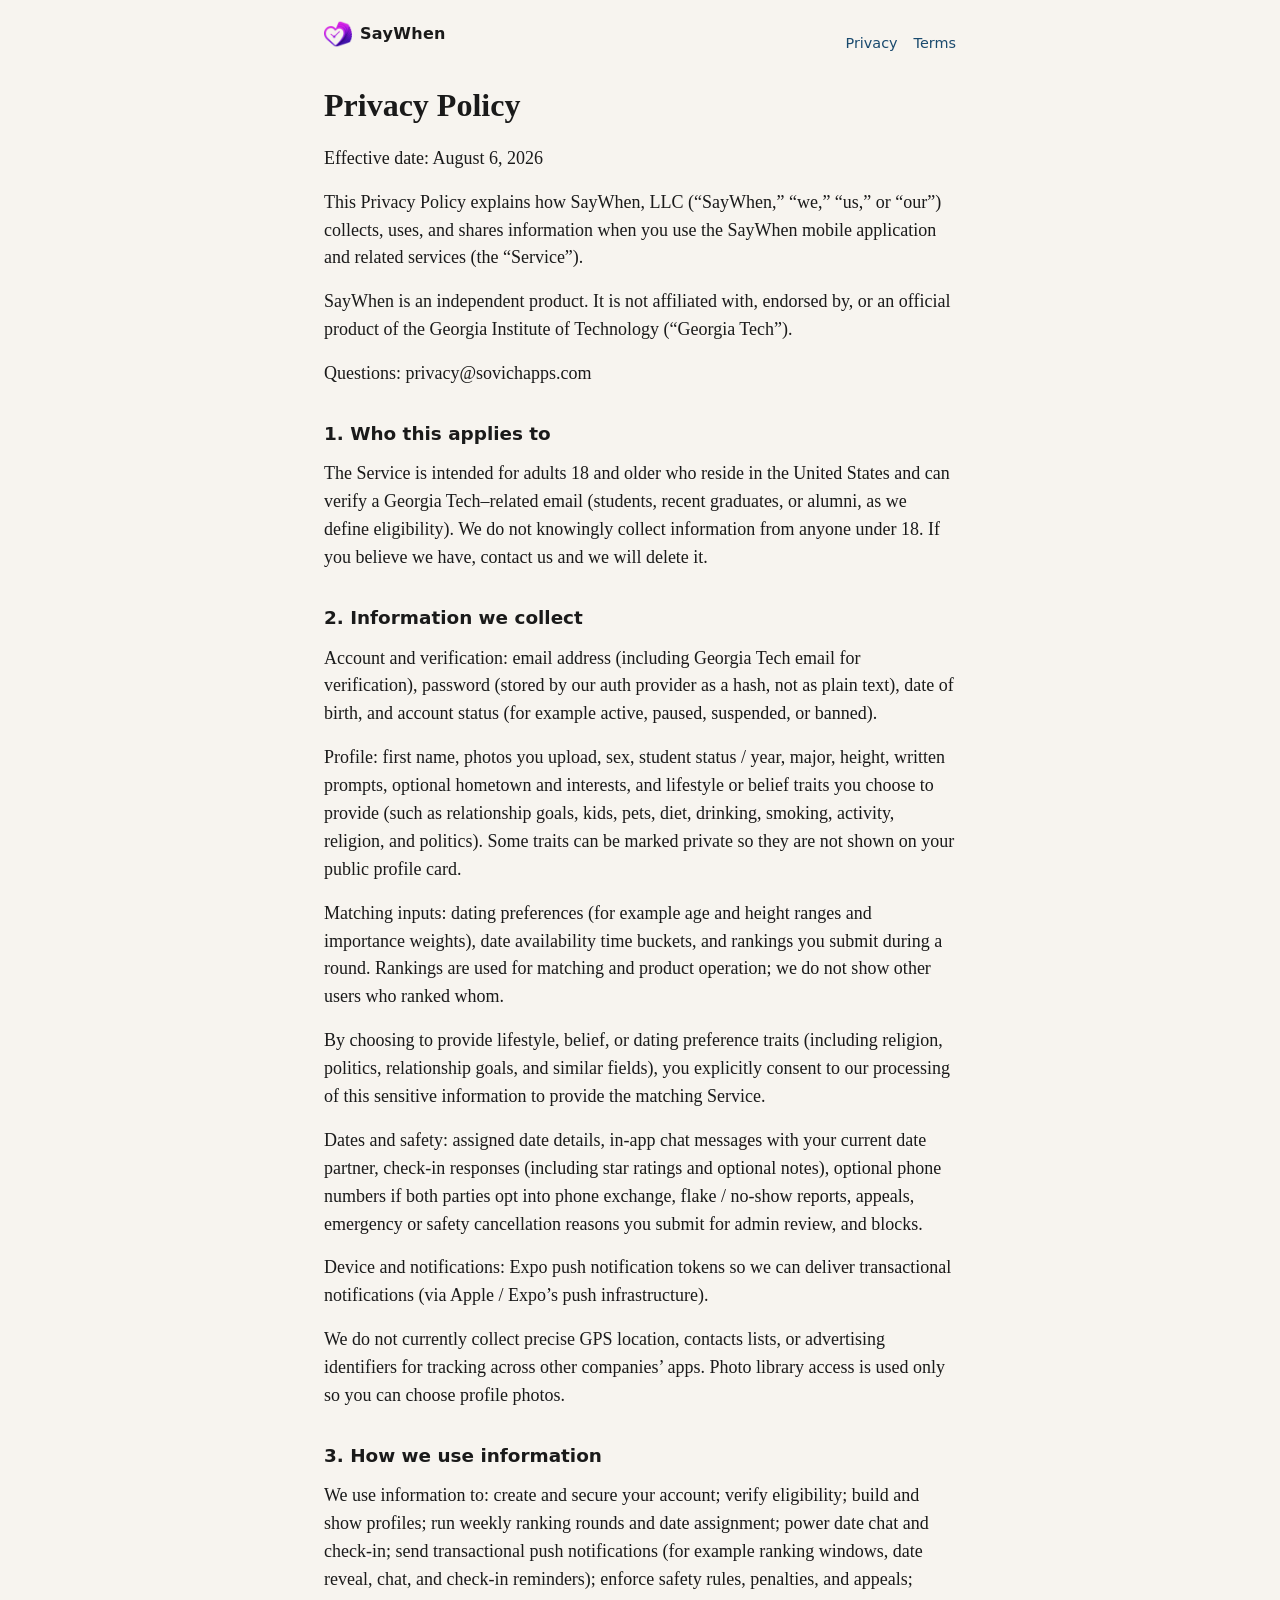
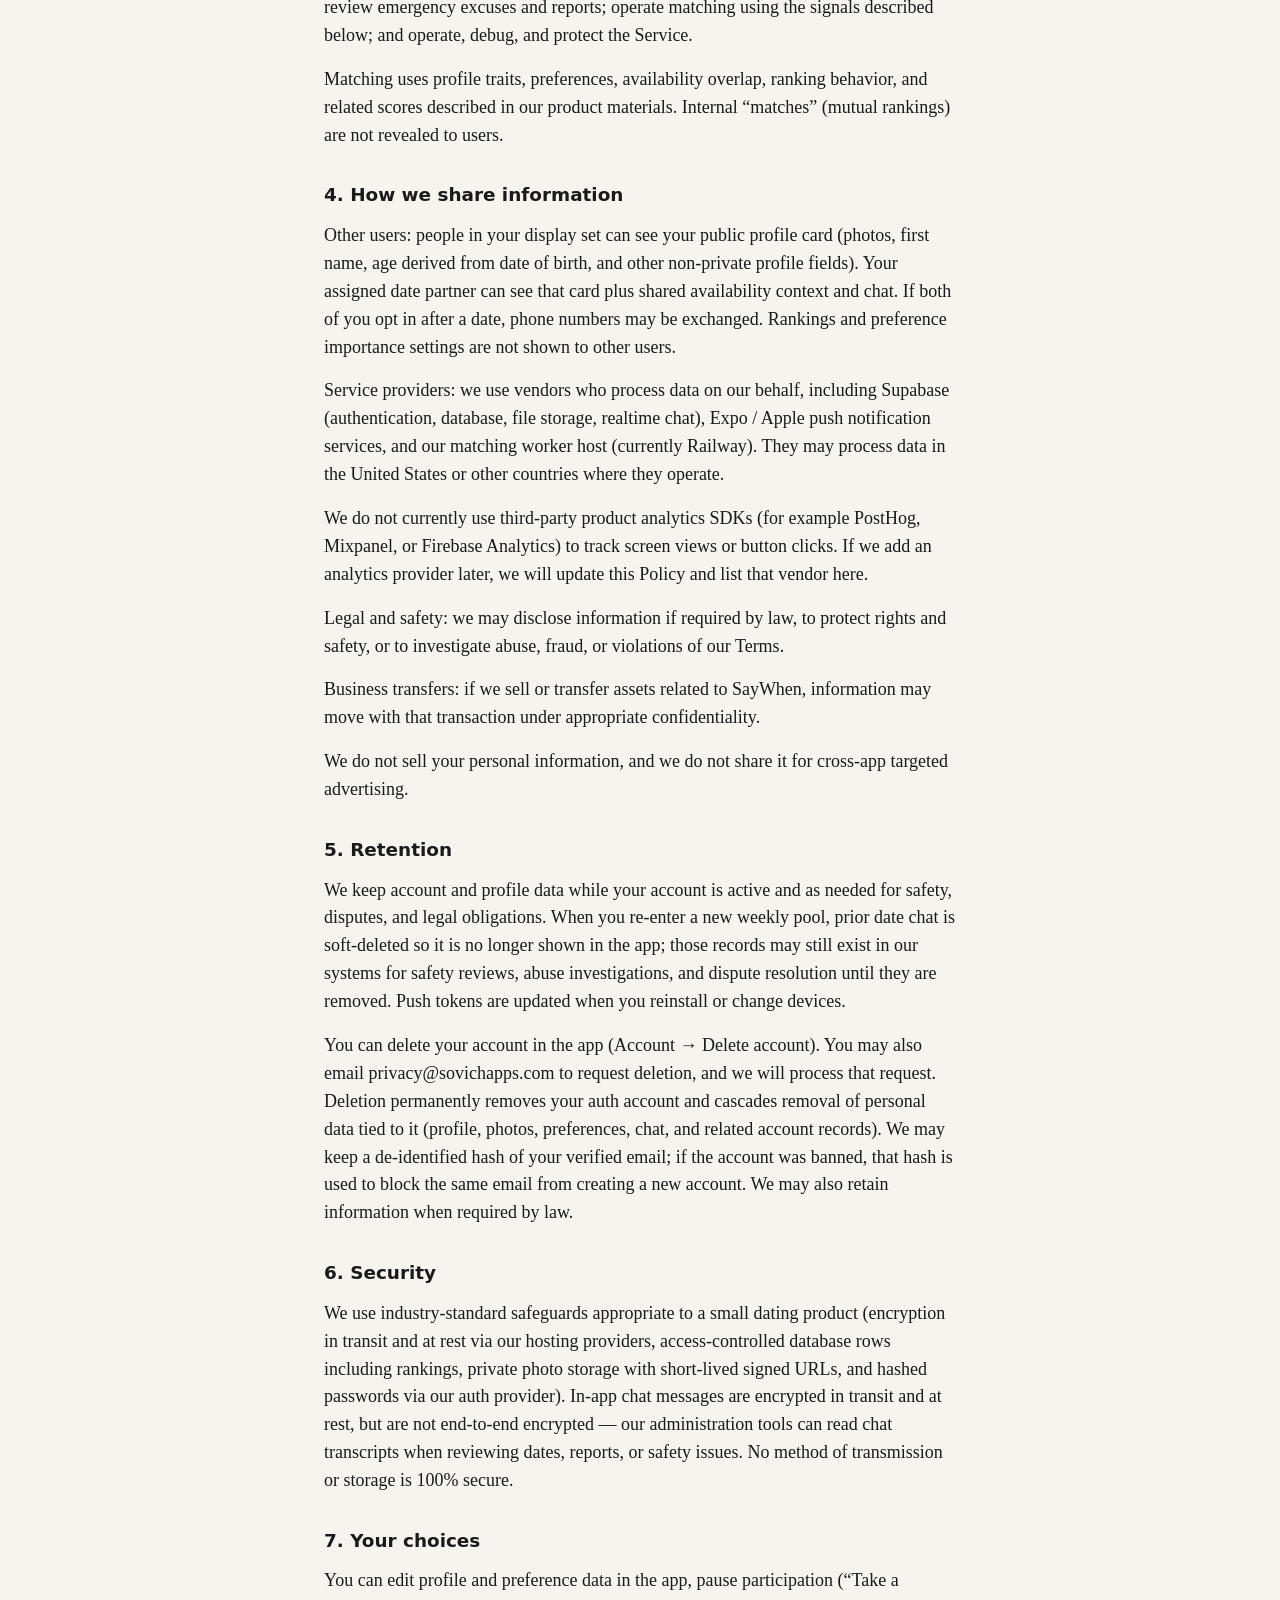
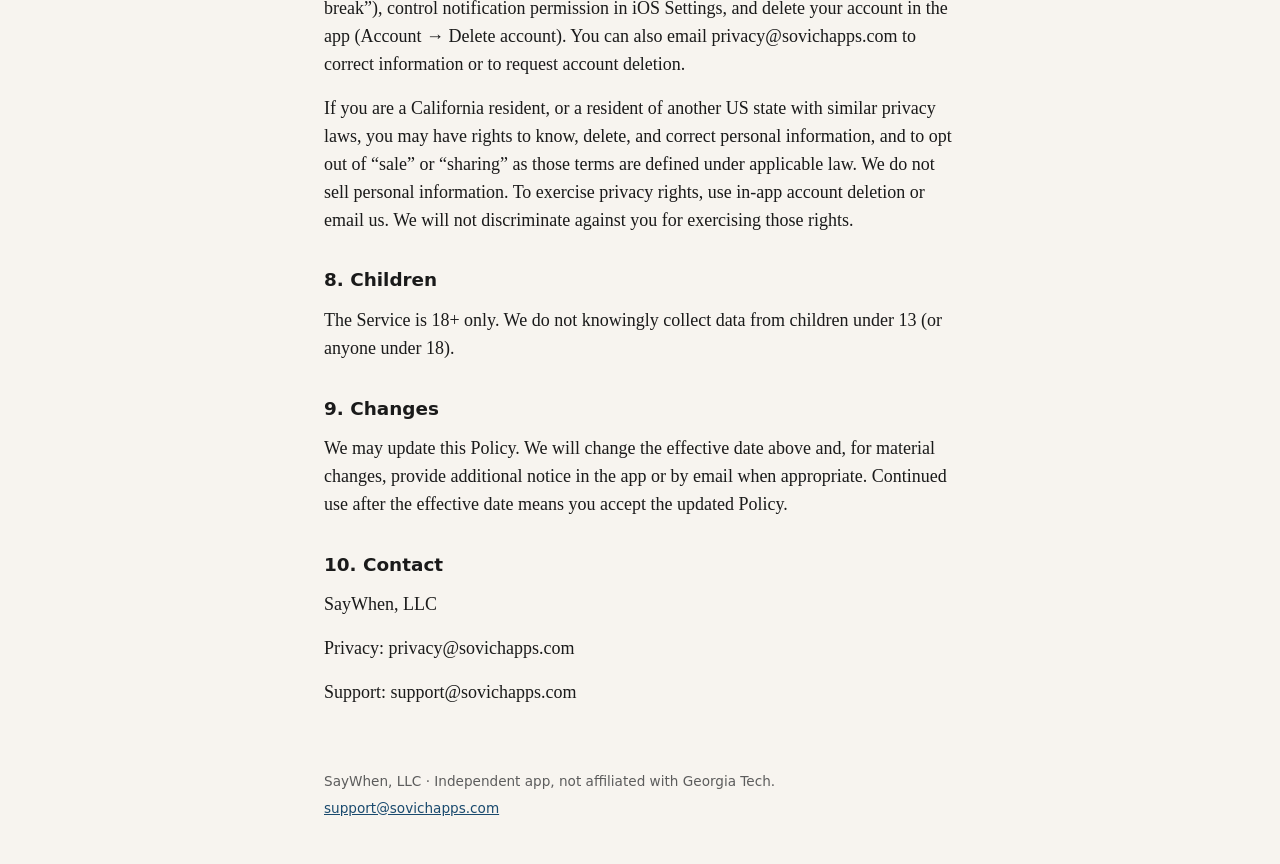
==== commit 995f0cf1: "Update privacy/terms from dating_app legal-site" ====
--- a/privacy/index.html
+++ b/privacy/index.html
@@ -12,7 +12,7 @@
 </head>
 <body>
   <header class="top">
-    <a class="brand" href="../index.html">SayWhen</a>
+    <a class="brand" href="../index.html"><img class="brand-mark" src="../logo-mark.png" width="28" height="28" alt="" />SayWhen</a>
     <nav>
       <a href="../privacy/">Privacy</a>
       <a href="../terms/">Terms</a>
--- a/styles.css
+++ b/styles.css
@@ -28,12 +28,22 @@
 }
 
 .brand {
+  display: inline-flex;
+  align-items: center;
+  gap: 0.5rem;
   font-family: system-ui, -apple-system, sans-serif;
   font-weight: 700;
   font-size: 1rem;
   letter-spacing: 0.02em;
   text-decoration: none;
   color: #1a1a1a;
+}
+
+.brand-mark {
+  width: 28px;
+  height: 28px;
+  display: block;
+  flex-shrink: 0;
 }
 
 nav {
